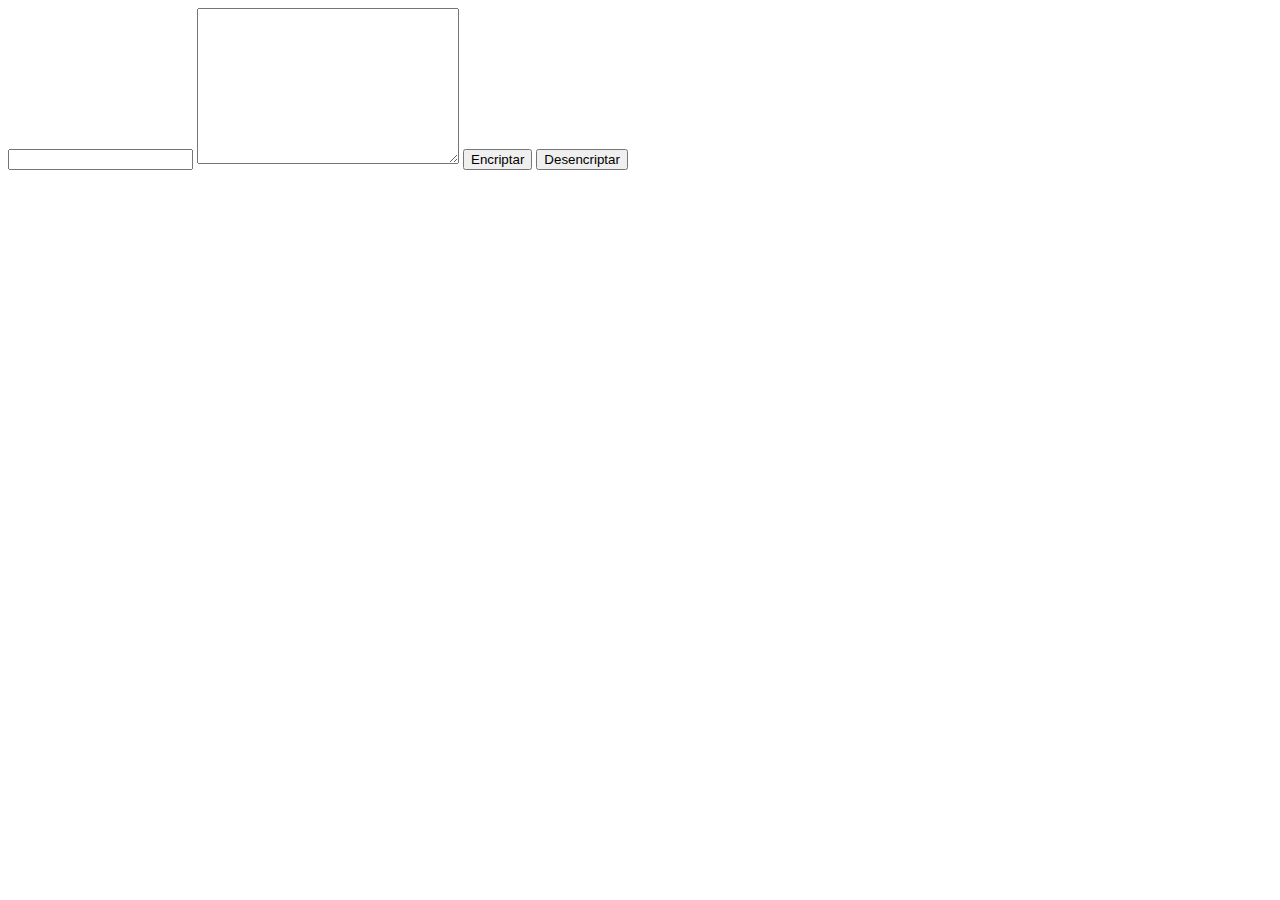
==== indec.html @ 33973799 "second commit" ====
<!DOCTYPE html>
<html lang="en">
<head>
    <meta charset="UTF-8">
    <meta http-equiv="X-UA-Compatible" content="IE=edge">
    <meta name="viewport" content="width=device-width, initial-scale=1.0">
    <link rel="stylesheet" href="estilo.css">
    <script type="text/javascript" src="script.js"></script>
    <title>Encriptador</title>
</head>
<body>
    <input type="text" id="textoEncriptado">
    <textarea name="resultado" id="textoDesencriptado" cols="30" rows="10"></textarea>
    <button type="button" id="botonEncriptado">Encriptar</button>
    <button type="button" id="botonDesencriptado">Desencriptar</button>
    <button type="button" id="botonCopiar">Copiar</button>
</body>
<script>
    var btn = document.querySelector("#botonEncriptado");
    btn.onclick = encriptar;

    var btn2 = document.querySelector("#botonDesencriptado");
    btn2.onclick = desencriptar;

    var btn3 = document.querySelector("#botonCopiar");
    btn3.onclick = copiar;
</script>
</html>
---- estilo.css ----
#botonCopiar{
    display: none;
}
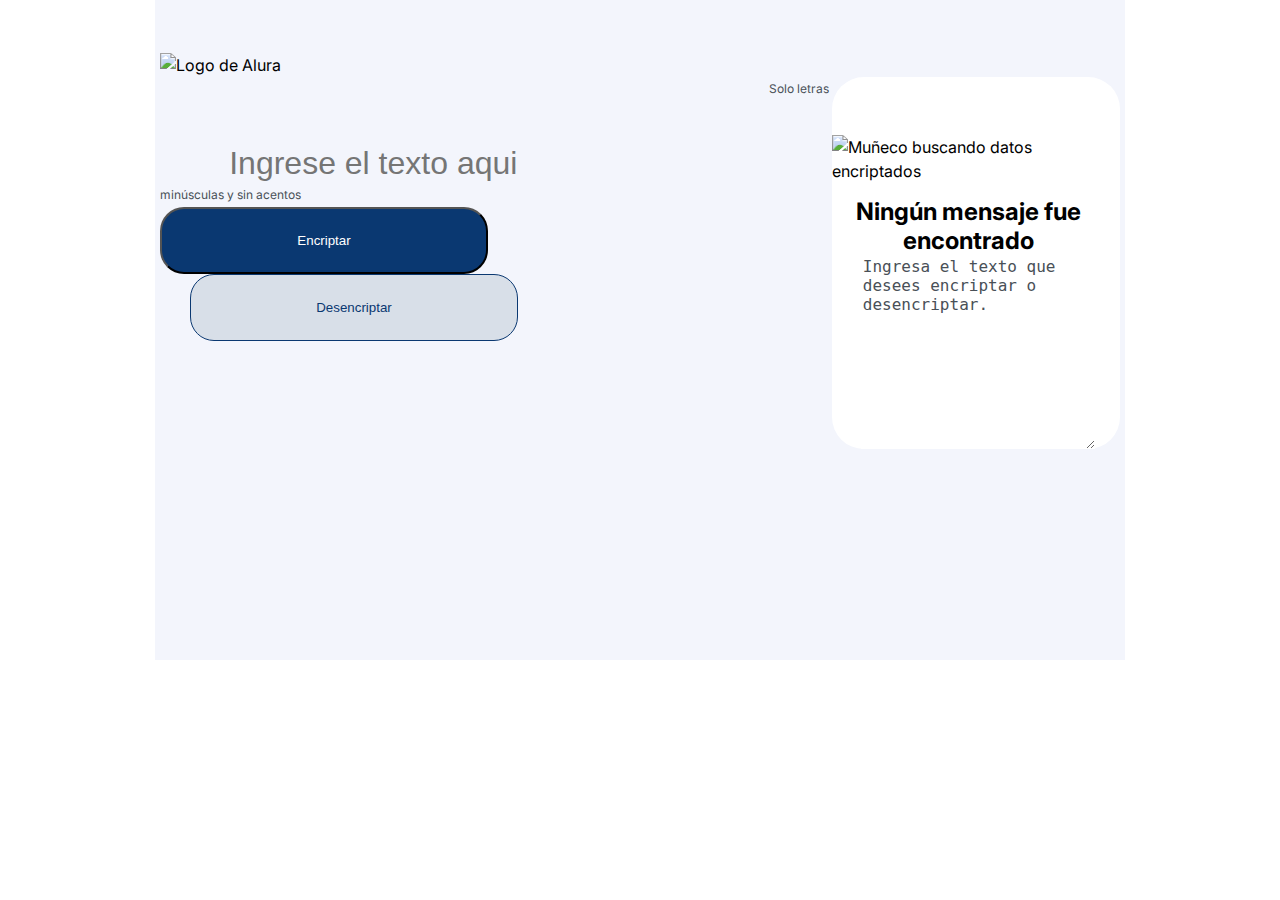
==== commit 07ae54c8: "se agregaron estilos y img" ====
--- a/indec.html
+++ b/indec.html
@@ -4,16 +4,36 @@
     <meta charset="UTF-8">
     <meta http-equiv="X-UA-Compatible" content="IE=edge">
     <meta name="viewport" content="width=device-width, initial-scale=1.0">
+    <link rel="stylesheet" href="reset.css">
     <link rel="stylesheet" href="estilo.css">
     <script type="text/javascript" src="script.js"></script>
+    <link rel="preconnect" href="https://fonts.googleapis.com">
+    <link rel="preconnect" href="https://fonts.gstatic.com" crossorigin>
+    <link href="https://fonts.googleapis.com/css2?family=Inter&display=swap" rel="stylesheet">
     <title>Encriptador</title>
 </head>
 <body>
-    <input type="text" id="textoEncriptado">
-    <textarea name="resultado" id="textoDesencriptado" cols="30" rows="10"></textarea>
-    <button type="button" id="botonEncriptado">Encriptar</button>
-    <button type="button" id="botonDesencriptado">Desencriptar</button>
-    <button type="button" id="botonCopiar">Copiar</button>
+    <div class="contenedor">
+        <header class="logo">
+            <img src="img/Logo.png" alt="Logo de Alura">
+        </header>
+        <main>
+            <div class="izquierdo">
+                <input type="text" id="textoEncriptado" placeholder="Ingrese el texto aqui">
+                <h6>Solo letras minúsculas y sin acentos</h6>
+                <div class="botones">
+                    <button type="button" id="botonEncriptado">Encriptar</button>
+                    <button type="button" id="botonDesencriptado">Desencriptar</button>
+                </div>
+            </div>
+            <div class="derecho">
+                <img src="img/Muneco.png" alt="Muñeco buscando datos encriptados" id="muñeco">
+                <h1 id="texto">Ningún mensaje fue encontrado</h1>
+                <textarea name="resultado" id="textoDesencriptado" cols="20" rows="10">Ingresa el texto que desees encriptar o desencriptar.</textarea>
+                <button type="button" id="botonCopiar">Copiar</button>
+            </div>
+        </main>
+    </div>
 </body>
 <script>
     var btn = document.querySelector("#botonEncriptado");
@@ -24,5 +44,7 @@
 
     var btn3 = document.querySelector("#botonCopiar");
     btn3.onclick = copiar;
+
+    
 </script>
 </html>--- a/estilo.css
+++ b/estilo.css
@@ -1,3 +1,117 @@
+.contenedor{
+	background: #F3F5FC;
+    font-family: 'Inter';
+    font-weight: 400;
+    line-height: 150%;
+    margin: auto;
+    width: 960px;
+    height: 650px;
+    padding: 5px;
+}
+
+.izquierdo{
+    float: left;
+    width: 70%;
+    height: 70%;
+    border-radius: 24px;
+}
+
+.derecho{
+    float: right;
+    width: 30%;
+    height: auto;
+    border-radius: 32px;
+    background: #FFFFFF;
+}
+.botones{
+    float: left;
+    width: 70%;
+    height: auto;
+    border-radius: 24px;
+}
+
+h6{
+    color: #495057;
+    font-size: 12px;
+}
+
+.logo{
+    padding-top: 5%;
+    width: 100%;
+    float: left;
+}
+
+#textoEncriptado{
+    float: left;
+    margin-left: 10%;
+    margin-top: 10%;
+    width: 80%;
+    height: 80%;
+    color: #0A3871;
+    font-size: 32px;
+    border: none;
+    outline: none;
+    background: #F3F5FC;
+}
+
+#muñeco{
+    margin-top: 20%;
+    width: 90%;
+    height: auto;
+}
+
+#texto{
+    margin-top: 5%;
+    margin-right: 5%;
+    font-size: 24px;
+    font-weight: 700;
+    line-height: 29px;
+    letter-spacing: 0em;
+    text-align: center;
+}
+
+#textoDesencriptado{
+    float: left;
+    margin-left: 10%;
+    width: 80%;
+    height: 60%;
+    color: #495057;
+    border: none;
+    outline: none;
+    font-size: 16px;
+}
+
 #botonCopiar{
+    padding: 24px;
+    width: 328px;
+    height: 67px;
+    border-radius: 24px;
+    margin-left: 15%;
+    border: 1px solid #0A3871;
+    background: #D8DFE8;
     display: none;
+    color: #0A3871;
+    cursor: pointer;
+}
+
+#botonEncriptado{
+    padding: 24px;
+    width: 328px;
+    height: 67px;
+    border-radius: 24px;
+    background: #0A3871;
+    color: #FFFFFF;
+    cursor: pointer;
+}
+
+#botonDesencriptado{
+    padding: 24px;
+    width: 328px;
+    height: 67px;
+    border-radius: 24px;
+    margin-left: 30px;
+    border: 1px solid #0A3871;
+    background: #D8DFE8;
+    color: #0A3871;
+    cursor: pointer;
 }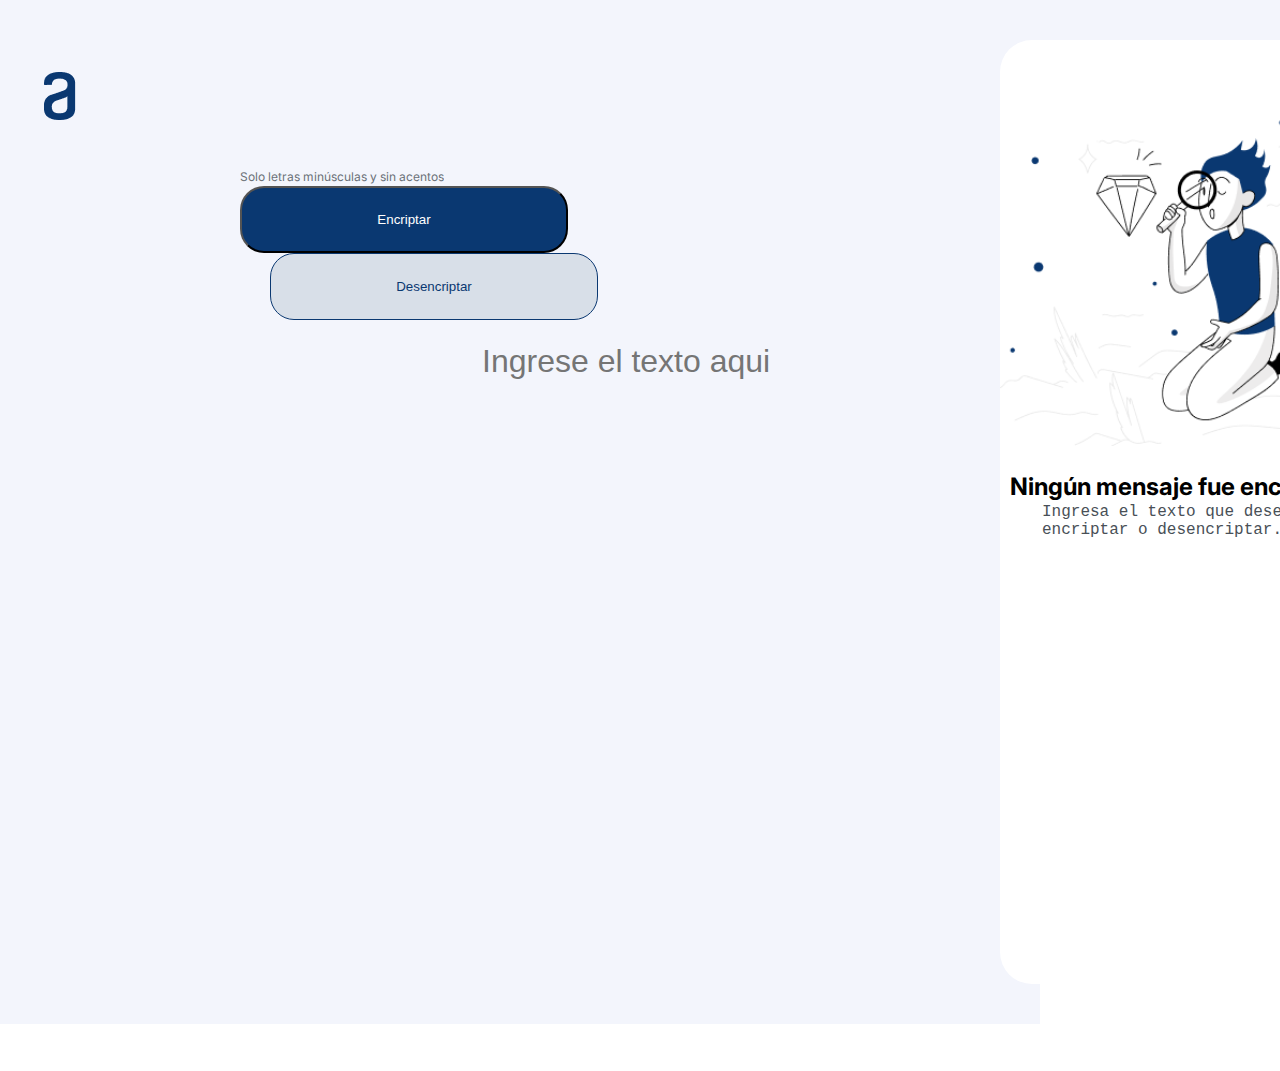
==== commit db9c4062: "Se agregaron estilos y imgenes" ====
--- a/indec.html
+++ b/indec.html
@@ -27,7 +27,7 @@
                 </div>
             </div>
             <div class="derecho">
-                <img src="img/Muneco.png" alt="Muñeco buscando datos encriptados" id="muñeco">
+                <img src="img/Muneco.png" alt="Muñeco buscando datos encriptados" id="muneco">
                 <h1 id="texto">Ningún mensaje fue encontrado</h1>
                 <textarea name="resultado" id="textoDesencriptado" cols="20" rows="10">Ingresa el texto que desees encriptar o desencriptar.</textarea>
                 <button type="button" id="botonCopiar">Copiar</button>
--- a/estilo.css
+++ b/estilo.css
@@ -4,22 +4,31 @@
     font-weight: 400;
     line-height: 150%;
     margin: auto;
-    width: 960px;
-    height: 650px;
-    padding: 5px;
+    width: 1440px;
+    height: 1024px;
 }
 
 .izquierdo{
-    float: left;
+    /*float: left;
     width: 70%;
-    height: 70%;
+    height: 70%;*/
+    position: absolute;
+    width: 577px;
+    height: 48px;
+    left: 240px;
+    top: 168px;
     border-radius: 24px;
 }
 
 .derecho{
-    float: right;
+    /*float: right;
     width: 30%;
-    height: auto;
+    height: auto;*/
+    position: absolute;
+    width: 400px;
+    height: 944px;
+    left: 1000px;
+    top: 40px;
     border-radius: 32px;
     background: #FFFFFF;
 }
@@ -31,8 +40,14 @@
 }
 
 h6{
+    width: 205px;
+    height: 18px;
     color: #495057;
+    opacity: 0.8;
+    font-style: normal;
+    font-weight: 400;
     font-size: 12px;
+    line-height: 150%;
 }
 
 .logo{
@@ -42,19 +57,27 @@
 }
 
 #textoEncriptado{
-    float: left;
+    /*float: left;
     margin-left: 10%;
     margin-top: 10%;
     width: 80%;
-    height: 80%;
+    height: 80%;*/
+    position: absolute;
+    width: 577px;
+    height: 48px;
+    left: 240px;
+    top: 168px;
     color: #0A3871;
     font-size: 32px;
+    font-style: normal;
+    font-weight: 400;
+    line-height: 150%;
     border: none;
     outline: none;
     background: #F3F5FC;
 }
 
-#muñeco{
+#muneco{
     margin-top: 20%;
     width: 90%;
     height: auto;
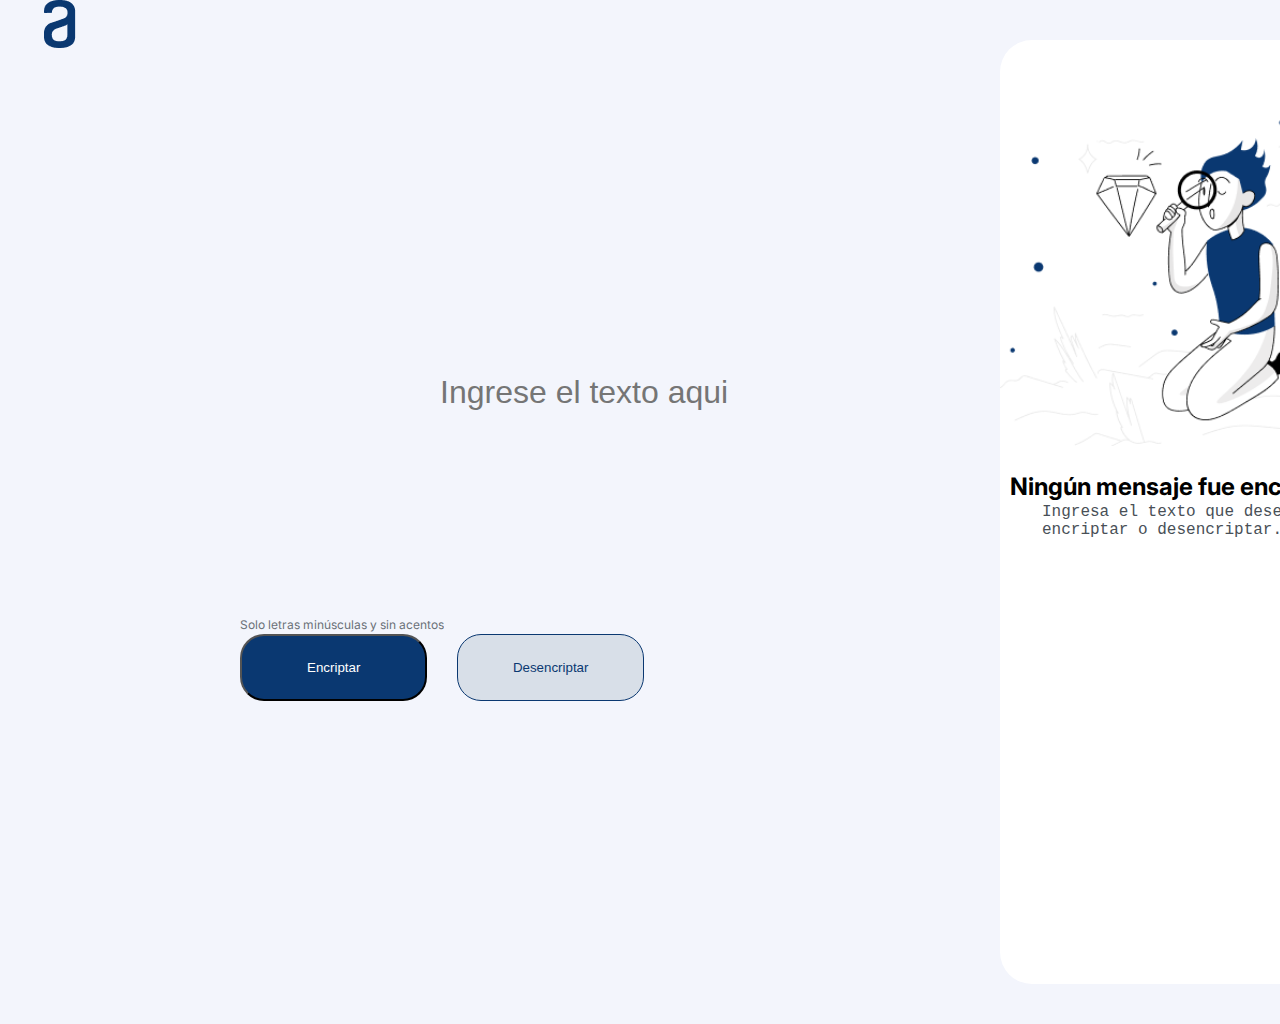
==== commit b90a5d25: "Completar estilos y funciones de los botones" ====
--- a/indec.html
+++ b/indec.html
@@ -29,10 +29,14 @@
             <div class="derecho">
                 <img src="img/Muneco.png" alt="Muñeco buscando datos encriptados" id="muneco">
                 <h1 id="texto">Ningún mensaje fue encontrado</h1>
-                <textarea name="resultado" id="textoDesencriptado" cols="20" rows="10">Ingresa el texto que desees encriptar o desencriptar.</textarea>
+                <textarea name="resultado" id="textoDesencriptado" cols="" 
+                rows="10">Ingresa el texto que desees encriptar o desencriptar.</textarea>
                 <button type="button" id="botonCopiar">Copiar</button>
             </div>
         </main>
+        <footer>
+            <p></p>
+        </footer>
     </div>
 </body>
 <script>
--- a/estilo.css
+++ b/estilo.css
@@ -6,6 +6,12 @@
     margin: auto;
     width: 1440px;
     height: 1024px;
+}
+
+main{
+    display: flex;
+    margin-left: 80px;
+    margin-bottom: 50px;
 }
 
 .izquierdo{
@@ -33,7 +39,8 @@
     background: #FFFFFF;
 }
 .botones{
-    float: left;
+    /*float: left;*/
+    display: flex;
     width: 70%;
     height: auto;
     border-radius: 24px;
@@ -51,9 +58,11 @@
 }
 
 .logo{
-    padding-top: 5%;
+    /*padding-top: 5%;
     width: 100%;
-    float: left;
+    float: left;*/
+    width: 120px;
+    height: 48px;
 }
 
 #textoEncriptado{
@@ -62,11 +71,9 @@
     margin-top: 10%;
     width: 80%;
     height: 80%;*/
-    position: absolute;
+    padding: 200px;
     width: 577px;
     height: 48px;
-    left: 240px;
-    top: 168px;
     color: #0A3871;
     font-size: 32px;
     font-style: normal;
@@ -97,7 +104,7 @@
     float: left;
     margin-left: 10%;
     width: 80%;
-    height: 60%;
+    height: 40%;
     color: #495057;
     border: none;
     outline: none;
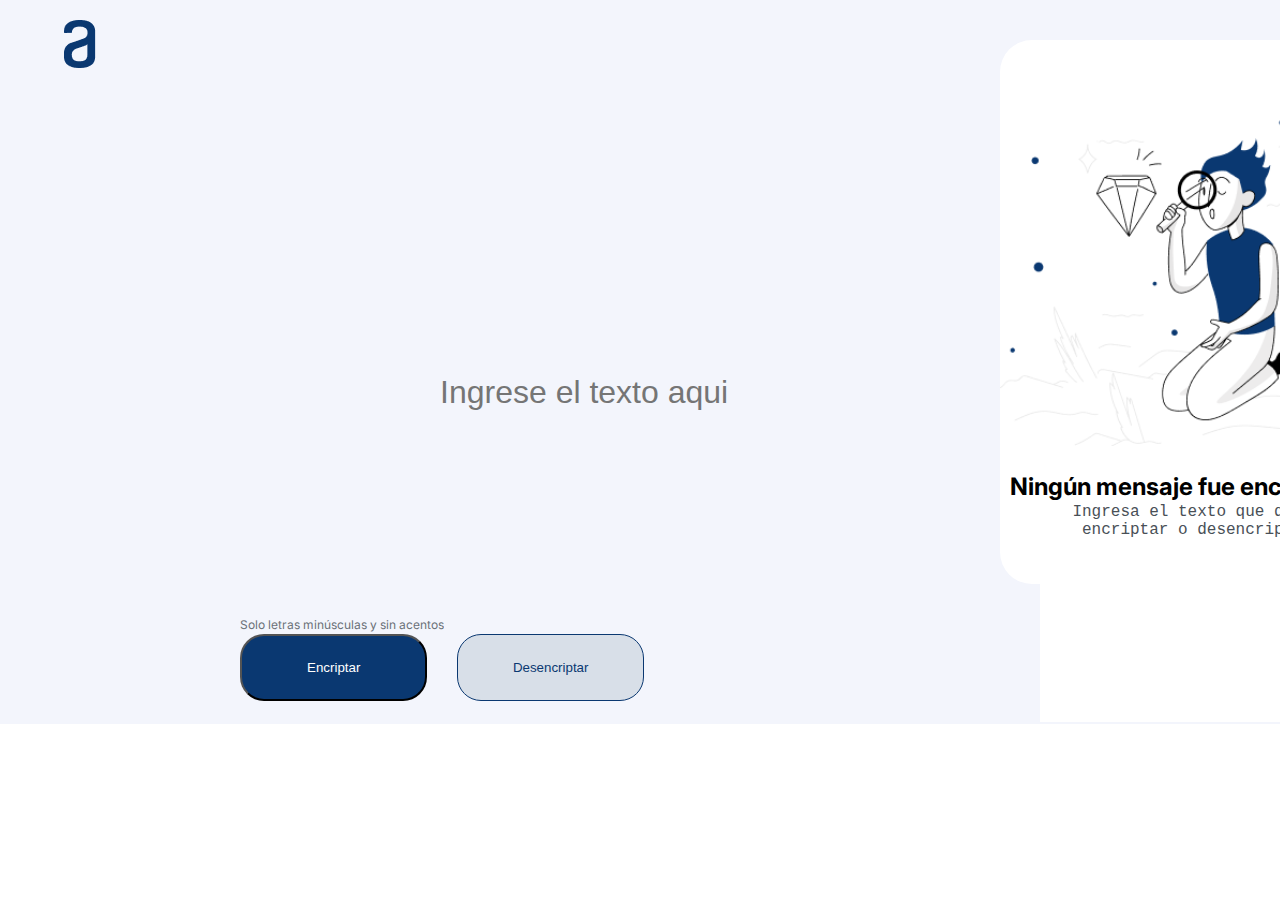
==== commit 090a89c9: "posicionamiento" ====
--- a/indec.html
+++ b/indec.html
@@ -14,8 +14,8 @@
 </head>
 <body>
     <div class="contenedor">
-        <header class="logo">
-            <img src="img/Logo.png" alt="Logo de Alura">
+        <header class="encabezado">
+            <img src="img/Logo.png" alt="Logo de Alura" class="logo">
         </header>
         <main>
             <div class="izquierdo">
@@ -29,7 +29,7 @@
             <div class="derecho">
                 <img src="img/Muneco.png" alt="Muñeco buscando datos encriptados" id="muneco">
                 <h1 id="texto">Ningún mensaje fue encontrado</h1>
-                <textarea name="resultado" id="textoDesencriptado" cols="" 
+                <textarea name="resultado" id="textoDesencriptado" cols="20" 
                 rows="10">Ingresa el texto que desees encriptar o desencriptar.</textarea>
                 <button type="button" id="botonCopiar">Copiar</button>
             </div>
--- a/estilo.css
+++ b/estilo.css
@@ -5,7 +5,7 @@
     line-height: 150%;
     margin: auto;
     width: 1440px;
-    height: 1024px;
+    height: 724px;
 }
 
 main{
@@ -32,7 +32,7 @@
     height: auto;*/
     position: absolute;
     width: 400px;
-    height: 944px;
+    height: 544px;
     left: 1000px;
     top: 40px;
     border-radius: 32px;
@@ -61,6 +61,7 @@
     /*padding-top: 5%;
     width: 100%;
     float: left;*/
+    margin: 20px;
     width: 120px;
     height: 48px;
 }
@@ -109,6 +110,7 @@
     border: none;
     outline: none;
     font-size: 16px;
+    text-align: center;
 }
 
 #botonCopiar{
@@ -144,4 +146,10 @@
     background: #D8DFE8;
     color: #0A3871;
     cursor: pointer;
+}
+
+@media screen and (max-width:480px){
+    body{
+        background: black;
+    }
 }